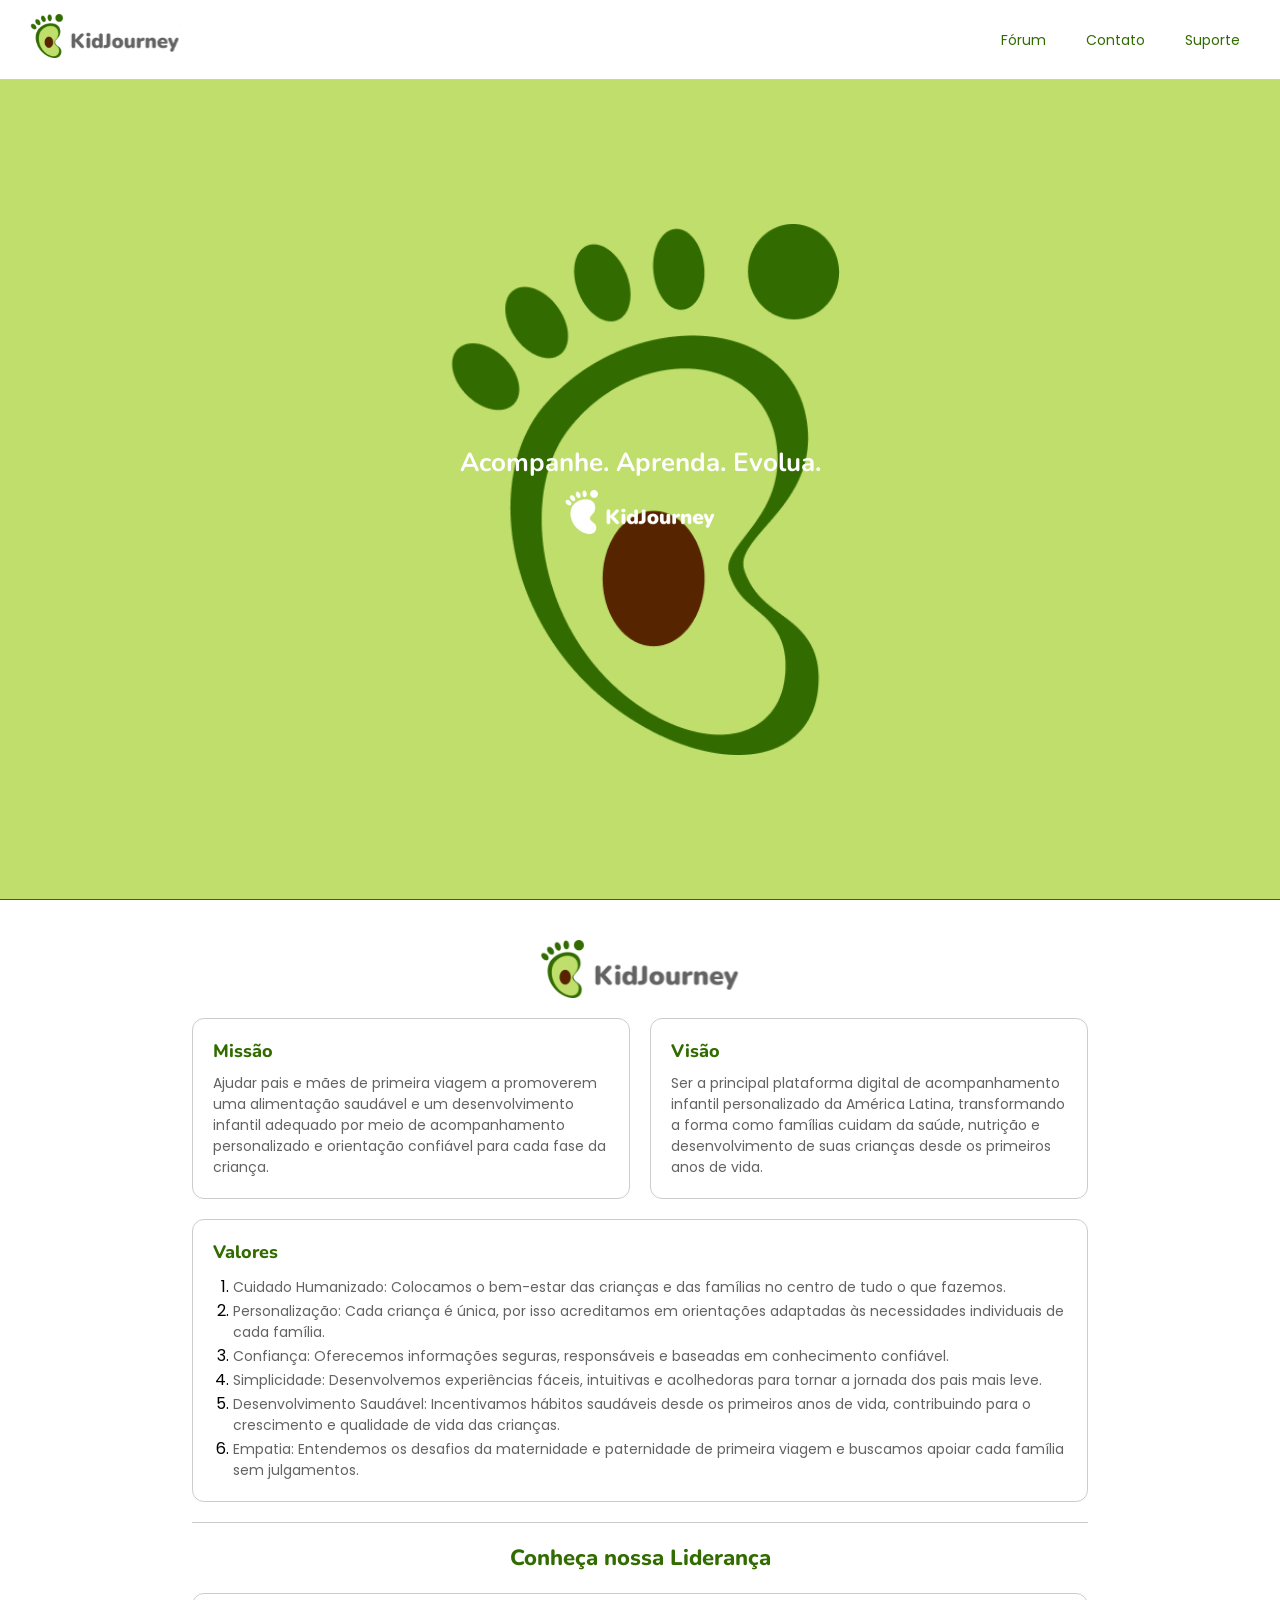
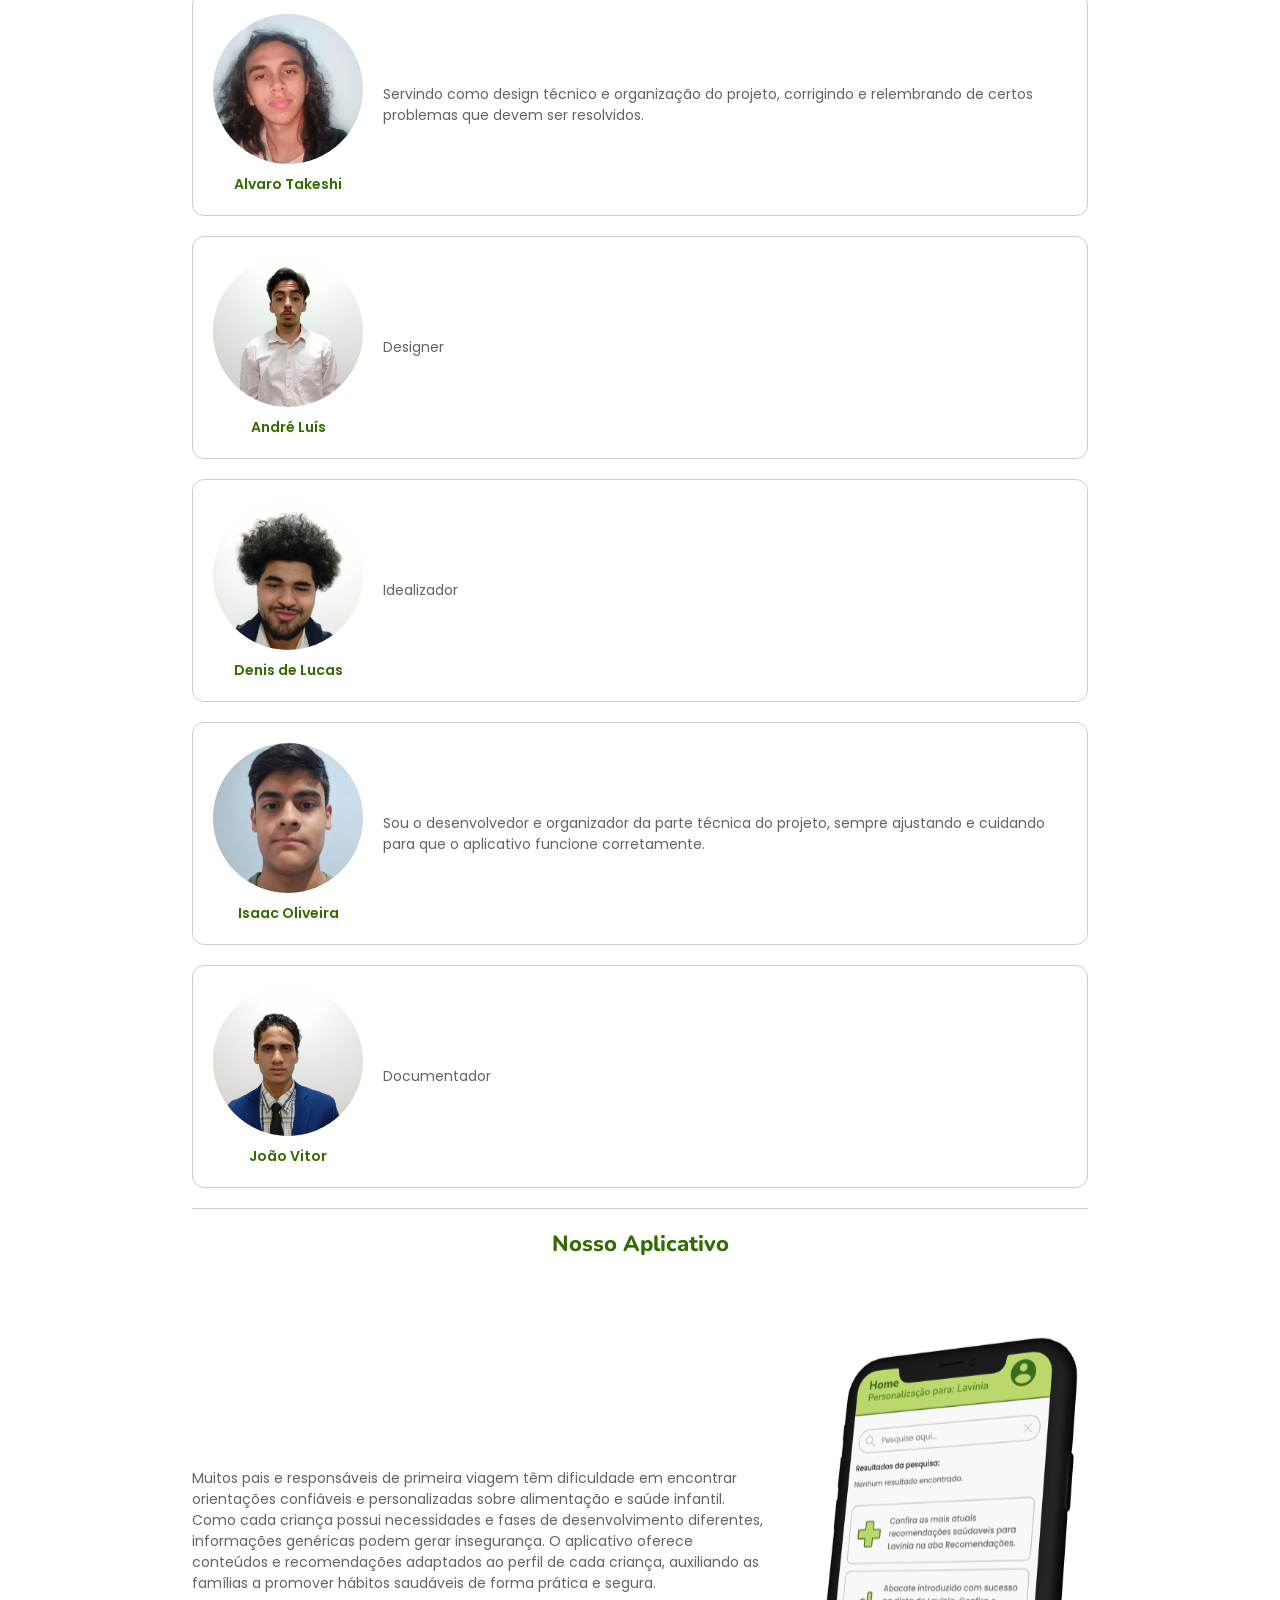
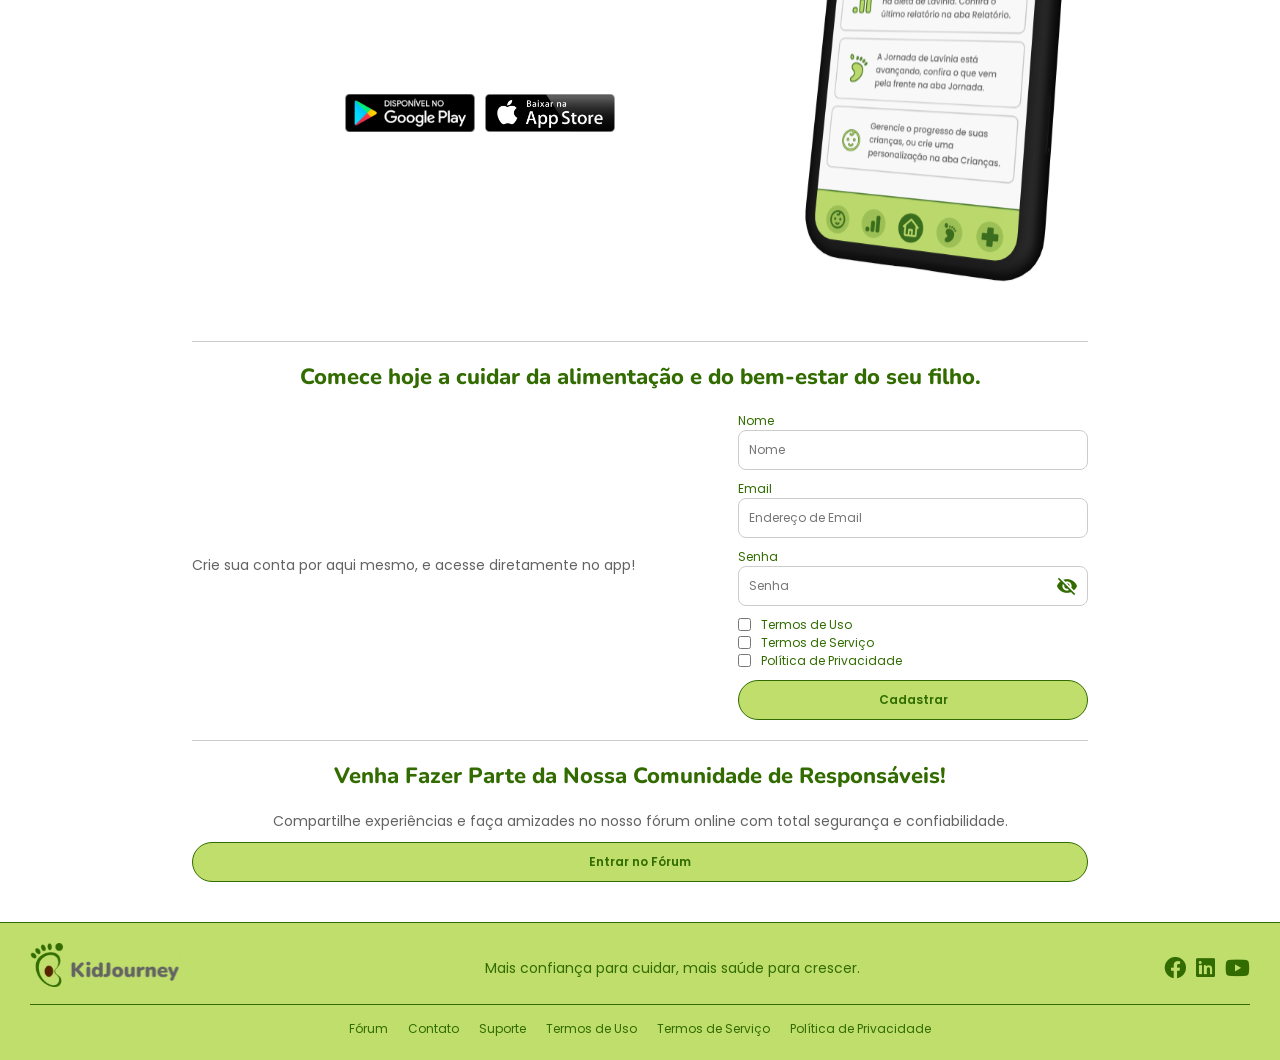
==== frontend/src/pages/index/index.html @ 7cfe4027 "alterações pequenas" ====
<!DOCTYPE html>
<html lang="pt-br">

<head>
    <meta charset="UTF-8">
    <meta name="viewport" content="width=device-width, initial-scale=1.0">
    <link rel="stylesheet" href="https://cdnjs.cloudflare.com/ajax/libs/font-awesome/6.0.0-beta3/css/all.min.css" />
    <link rel="stylesheet" href="https://fonts.googleapis.com/icon?family=Material+Icons">
    <link rel="icon" type="image/x-icon" href="../../../assets/icons/favicon.ico">
    <link rel="stylesheet" href="../../style.css">
    <link rel="stylesheet" href="./index.css">
    <title>KidJourney</title>
</head>

<body>
    <div id="menu">
        <div>
            <img src="../../../assets/svg/logo.svg" alt="Logo do KidJourney">
            <button onclick="fecharMenu()" id="fechar-menu"><i class="fa-solid fa-xmark"></i></button>
        </div>
        <hr>
        <nav>
            <ul>
                <li><a href="../forum-login/forum-login.html">Fórum</a></li>
                <li><a href="">Contato</a></li>
                <li><a href="">Suporte</a></li>
                <li><a href="">Termos de Uso</a></li>
                <li><a href="">Termos de Serviço</a></li>
                <li><a href="">Política de Privacidade</a></li>
            </ul>
        </nav>
    </div>
    <header>
        <a href="">
            <img src="../../../assets/svg/logo.svg" alt="Logo do KidJourney">
        </a>
        <nav>
            <ul>
                <li><a href="../forum-login/forum-login.html">Fórum</a></li>
                <li><a href="">Contato</a></li>
                <li><a href="">Suporte</a></li>
            </ul>
        </nav>
        <button onclick="abrirMenu()" id="hamburguer"><i class="fa-solid fa-bars"></i></button>
    </header>
    <main>
        <section>
            <h1>Acompanhe. Aprenda. Evolua.</h1>
            <img src="../../../assets/svg/logoDark.svg" alt="Logo do KidJourney">
        </section>
        <section>
            <img class="logoMain" src="../../../assets/svg/logo.svg" alt="Logo do KidJourney">
            <div class="mvvContainer">
                <div>
                    <article>
                        <h3>Missão</h3>
                        <p>Ajudar pais e mães de primeira viagem a promoverem uma alimentação saudável e um
                            desenvolvimento
                            infantil adequado por meio de acompanhamento personalizado e orientação confiável para cada
                            fase
                            da criança.</p>
                    </article>
                    <article>
                        <h3>Visão</h3>
                        <p>Ser a principal plataforma digital de acompanhamento infantil personalizado da América
                            Latina,
                            transformando a forma como famílias cuidam da saúde, nutrição e desenvolvimento de suas
                            crianças
                            desde os primeiros anos de vida.</p>
                    </article>
                </div>
                <article>
                    <h3>Valores</h3>
                    <ol>
                        <li>
                            <p>Cuidado Humanizado: Colocamos o bem-estar das crianças e das famílias no centro de
                                tudo o
                                que fazemos.</p>
                        </li>
                        <li>
                            <p>Personalização: Cada criança é única, por isso acreditamos em orientações adaptadas
                                às
                                necessidades individuais de cada família.</p>
                        </li>
                        <li>
                            <p>Confiança: Oferecemos informações seguras, responsáveis e baseadas em conhecimento
                                confiável.</p>
                        </li>
                        <li>
                            <p>Simplicidade: Desenvolvemos experiências fáceis, intuitivas e acolhedoras para tornar
                                a
                                jornada dos pais mais leve.</p>
                        </li>
                        <li>
                            <p>Desenvolvimento Saudável: Incentivamos hábitos saudáveis desde os primeiros anos de
                                vida,
                                contribuindo para o crescimento e qualidade de vida das crianças.</p>
                        </li>
                        <li>
                            <p>Empatia: Entendemos os desafios da maternidade e paternidade de primeira viagem e
                                buscamos apoiar cada família sem julgamentos.</p>
                        </li>
                    </ol>
                </article>
                <hr>
            </div>
            <h2 class="subtitulo">Conheça nossa Liderança</h2>
            <div class="liderancaContainer">
                <article>
                    <div>
                        <img src="../../../assets/png_jpg/alvaro.jpg" alt="Alvaro Takeshi">
                        <h3>Alvaro Takeshi</h3>
                    </div>
                    <p>Servindo como design técnico e organização do projeto, corrigindo e relembrando de certos
                        problemas que devem ser resolvidos.</p>
                </article>
                <article>
                    <div>
                        <img src="../../../assets/png_jpg/andre.jpg" alt="André Luís">
                        <h3>André Luís</h3>
                    </div>
                    <p>Designer</p>
                </article>
                <article>
                    <div>
                        <img src="../../../assets/png_jpg/denis.jpg" alt="Denis de Lucas">
                        <h3>Denis de Lucas</h3>
                    </div>
                    <p>Idealizador</p>
                </article>
                <article>
                    <div>
                        <img src="../../../assets/png_jpg/isaac.jpg" alt="Isaac Oliveira">
                        <h3>Isaac Oliveira</h3>
                    </div>
                    <p>Sou o desenvolvedor e organizador da parte técnica do projeto, sempre ajustando e cuidando para
                        que o aplicativo funcione corretamente.</p>
                </article>
                <article>
                    <div>
                        <img src="../../../assets/png_jpg/joao.jpg" alt="João Vitor">
                        <h3>João Vitor</h3>
                    </div>
                    <p>Documentador</p>
                </article>
                <hr>
            </div>
            <h2 class="subtitulo">Nosso Aplicativo</h2>
            <div class="appContainer">
                <div>
                    <p>Muitos pais e responsáveis de primeira viagem têm dificuldade em encontrar orientações confiáveis
                        e personalizadas sobre alimentação e saúde infantil. Como cada criança possui necessidades e
                        fases de desenvolvimento diferentes, informações genéricas podem gerar insegurança. O aplicativo
                        oferece conteúdos e recomendações adaptados ao perfil de cada criança, auxiliando as famílias a
                        promover hábitos saudáveis de forma prática e segura.</p>
                    <div>
                        <a href=""><img src="../../../assets/svg/google.svg" alt="Google Play Store"></a>
                        <a href=""><img src="../../../assets/svg/apple.svg" alt="App Store"></a>
                    </div>
                </div>
                <img class="appImage" src="../../../assets/svg/celularApp.svg" alt="Aplicativo do KidJourney">
            </div>
            <div class="linha">
                <hr>
            </div>
            <h2 class="subtitulo">Comece hoje a cuidar da alimentação e do bem-estar do seu filho.</h2>
            <div class="cadastroContainer">
                <p>Crie sua conta por aqui mesmo, e acesse diretamente no app!</p>
                <form>
                    <div class="inputContainer">
                        <label for="nome">Nome</label>
                        <input type="text" id="nome" name="nome" placeholder="Nome" required>
                    </div>
                    <div class="inputContainer">
                        <label for="email">Email</label>
                        <input type="email" id="email" name="email" placeholder="Endereço de Email" required>
                    </div>
                    <div class="inputContainer">
                        <label for="senha">Senha</label>
                        <div class="senhaContainer">
                            <input type="password" id="senha" name="senha" placeholder="Senha" minlength="8" required>
                            <span class="material-icons vizualizarSenha" title="View Password"
                                onclick="visualizarSenha()">visibility_off</span>
                        </div>
                    </div>
                    <div class="inputContainer">
                        <div class="termoContainer">
                            <input type="checkbox" name="termosdeuso" required><a href="">Termos de Uso</a>
                        </div>
                        <div class="termoContainer">
                            <input type="checkbox" name="termosdeservico" required><a href="">Termos de Serviço</a>
                        </div>
                        <div class="termoContainer">
                            <input type="checkbox" name="politicadeprivacidade" required><a href="">Política de
                                Privacidade</a>
                        </div>
                    </div>
                    <button class="submit" type="submit">Cadastrar</button>
                </form>
            </div>
            <div class="linha">
                <hr>
            </div>
            <h2 class="subtitulo">Venha Fazer Parte da Nossa Comunidade de Responsáveis!</h2>
            <div class="forumContainer">
                <p>Compartilhe experiências e faça amizades no nosso fórum online com total segurança e confiabilidade.
                </p>
                <a href="../forum-login/forum-login.html">Entrar no Fórum</a>
            </div>
        </section>
    </main>
    <footer>
        <div>
            <a href="#">
                <img src="../../../assets/svg/logo.svg">
            </a>
            <p>Mais confiança para cuidar, mais saúde para crescer.</p>
            <ul>
                <li><a href=""><i class="fa-brands fa-facebook"></i></a></li>
                <li><a href=""><i class="fa-brands fa-linkedin"></i></a></li>
                <li><a href=""><i class="fa-brands fa-youtube"></i></a></li>
            </ul>
        </div>
        <hr id="footerHr">
        <nav>
            <ul>
                <li><a href="../forum-login/forum-login.html">Fórum</a></li>
                <li><a href="">Contato</a></li>
                <li><a href="">Suporte</a></li>
                <li><a href="">Termos de Uso</a></li>
                <li><a href="">Termos de Serviço</a></li>
                <li><a href="">Política de Privacidade</a></li>
            </ul>
        </nav>
    </footer>
    <script src="../../script.js"></script>
    <script src="./index.js"></script>
</body>

</html>
---- frontend/src/style.css ----
@import url('https://fonts.googleapis.com/css2?family=Nunito:ital,wght@0,200..1000;1,200..1000&family=Poppins:ital,wght@0,100;0,200;0,300;0,400;0,500;0,600;0,700;0,800;0,900;1,100;1,200;1,300;1,400;1,500;1,600;1,700;1,800;1,900&display=swap');

* {
    margin: 0;
    padding: 0;
    box-sizing: border-box;
    scroll-behavior: smooth;
    outline: none;
    font-family: 'Poppins', sans-serif;
}

input:focus,
textarea:focus {
    border: 1px solid var(--primary-color);
}

html {
    height: 100%;
    margin: 0;
}

body {
    min-height: 100dvh;
    display: flex;
    flex-direction: column;
}

hr {
    border: none;
    height: 1px;
    background: var(--border-color);
    width: 100%;
}

button:active,
a:active {
    opacity: 0.5;
}

a {
    color: var(--primary-color);
}

h1,
h2,
h3,
h4,
h5,
h6,
p,
span,
a,
button {
    word-break: break-word;
}

:root {
    --primary-color: #326C00;
    --secondary-color: #BFDE6C;
    --title-color: #000;
    --text-color: #636363;
    --bg-color: #fff;
    --border-color: #ccc;

    --little-size: 10px;
    --medium-size: 12px;
    --regular-size: 14px;
    --big-size: 16px;
    --bigger-size: 18px;
    --titanic-size: 20px;
    --colossal-size: 22px;
    --biggest-size: 24px;
    --giant-size: 26px;
    --mega-size: 28px;
}

@media (max-width: 1280px) {
    :root {
        --little-size: 8px;
        --medium-size: 10px;
        --regular-size: 12px;
        --big-size: 14px;
        --bigger-size: 16px;
        --titanic-size: 18px;
        --colossal-size: 20px;
        --biggest-size: 22px;
        --giant-size: 24px;
        --mega-size: 26px;
    }
}

@media (max-width: 768px) {
    :root {
        --little-size: 6px;
        --medium-size: 8px;
        --regular-size: 10px;
        --big-size: 12px;
        --bigger-size: 14px;
        --titanic-size: 16px;
        --colossal-size: 18px;
        --biggest-size: 20px;
        --giant-size: 22px;
        --mega-size: 24px;
    }
}
---- frontend/src/pages/index/index.css ----
header {
    padding-inline: 30px;
    height: 80px;
    background: var(--bg-color);
    border-bottom: 1px solid var(--border-color);
    display: flex;
    align-items: center;
    justify-content: space-between;
    width: 100%;
    position: fixed;
    top: 0;
    left: 0;
    z-index: 999;
}

header img {
    width: 150px;
}

header nav ul {
    display: flex;
    list-style: none;
    flex-direction: row;
    gap: 20px;
}

header nav ul li a {
    text-decoration: none;
    color: var(--primary-color);
    font-size: var(--big-size);
    padding: 3px 10px;
    border-radius: 50px;
    transition: background 0.2s ease;
}

header nav ul li a:hover {
    background: var(--secondary-color);
}

#hamburguer {
    display: none;
    align-items: center;
    justify-content: center;
    background: none;
    border: none;
    color: var(--primary-color);
    font-size: var(--biggest-size);
    padding: 5px;
    border-radius: 5px;
    cursor: pointer;
}

#hamburguer:hover {
    background: var(--secondary-color);
}

#menu {
    position: fixed;
    display: none;
    flex-direction: column;
    gap: 20px;
    top: 0;
    right: 0;
    background: var(--bg-color);
    border-left: 1px solid var(--border-color);
    z-index: 1000;
    height: 100%;
    width: 70%;
    overflow-y: auto;
}

#menu div {
    display: flex;
    align-items: center;
    justify-content: space-between;
    padding: 20px 20px 0 20px;
    gap: 10px;
    width: 100%;
}

#menu div img {
    width: 120px;
}

#menu div button {
    background: none;
    border: none;
    color: var(--primary-color);
    font-size: var(--biggest-size);
    padding: 5px;
    cursor: pointer;
    width: 30px;
    height: 30px;
    display: flex;
    align-items: center;
    justify-content: center;
    border-radius: 100%;
}

#menu div button:hover {
    background: var(--secondary-color);
}

#menu nav ul {
    display: flex;
    flex-direction: column;
    list-style: none;
    padding: 20px;
    gap: 20px;
}

#menu nav ul li a {
    text-decoration: none;
    color: var(--primary-color);
    font-size: var(--bigger-size);
    padding: 3px 10px;
    border-radius: 50px;
    transition: background 0.2s ease;
}

#menu nav ul li a:hover {
    background: var(--secondary-color);
}

main {
    display: flex;
    flex-direction: column;
    align-items: center;
    width: 100%;
    flex: 1;
    margin-top: 80px;
}

main section:first-child {
    display: flex;
    flex-direction: column;
    align-items: center;
    justify-content: center;
    width: 100%;
    min-height: calc(100dvh - 80px);
    background: var(--secondary-color);
    background-image: url('../../../assets/icons/icon.ico');
    background-repeat: no-repeat;
    background-position: center;
    background-size: 400px;
    gap: 10px;
    border-bottom: 1px solid var(--primary-color);
}

main section:first-child h1 {
    font-size: var(--mega-size);
    color: var(--bg-color);
    text-align: center;
    font-family: 'Nunito', sans-serif;
}

main section:first-child img {
    width: 150px;
}

main section:last-child {
    display: flex;
    flex-direction: column;
    align-items: center;
    justify-content: center;
    width: 100%;
    background: var(--bg-color);
    gap: 20px;
    padding: 20px;
}

article:hover {
    transform: translateY(-5px);
}

.logoMain {
    width: 300px;
    margin-top: 20px;
}

.mvvContainer {
    display: flex;
    flex-direction: column;
    align-items: center;
    justify-content: center;
    width: 50dvw;
    gap: 20px;
}

.mvvContainer article {
    display: flex;
    flex-direction: column;
    align-items: flex-start;
    justify-content: center;
    width: 100%;
    gap: 10px;
    border: 1px solid var(--border-color);
    border-radius: 12px;
    padding: 20px;
    transition: 0.2s ease;
}

.liderancaContainer article:hover,
.mvvContainer article:hover {
    border: 1px solid var(--primary-color);
}

.mvvContainer h3 {
    font-size: var(--titanic-size);
    color: var(--primary-color);
    font-family: 'Nunito', sans-serif;
    font-weight: 800;
}

.mvvContainer p {
    font-size: var(--big-size);
    color: var(--text-color);
    font-family: 'Poppins', sans-serif;
}

.mvvContainer article ol {
    margin-left: 20px;

}

.mvvContainer div {
    display: flex;
    flex-direction: row;
    align-items: stretch;
    justify-content: center;
    width: 100%;
    gap: 20px;
}

.subtitulo {
    font-size: var(--biggest-size);
    color: var(--primary-color);
    font-family: 'Nunito', sans-serif;
    font-weight: 800;
}

.liderancaContainer {
    display: flex;
    flex-direction: column;
    align-items: stretch;
    justify-content: center;
    width: 50dvw;
    gap: 20px;
}

.liderancaContainer article {
    display: flex;
    flex-direction: row;
    align-items: center;
    justify-content: flex-start;
    gap: 20px;
    border: 1px solid var(--border-color);
    border-radius: 12px;
    padding: 20px;
    transition: 0.2s ease;
}

.liderancaContainer article div {
    display: flex;
    flex-direction: column;
    align-items: center;
    justify-content: center;
    gap: 10px;
}

.liderancaContainer article div img {
    width: 150px;
    height: 150px;
    border-radius: 100%;
    object-fit: cover;
}

.liderancaContainer article div h3 {
    font-size: var(--titanic-size);
    color: var(--primary-color);
    font-weight: 600;
    font-size: var(--big-size);
}

.liderancaContainer article p {
    font-size: var(--big-size);
    color: var(--text-color);
}

.appContainer {
    display: flex;
    flex-direction: row;
    align-items: center;
    justify-content: center;
    width: 50dvw;
    gap: 20px;
}

.appContainer div {
    display: flex;
    flex-direction: column;
    align-items: center;
    justify-content: center;
    gap: 100px;
}

.forumContainer p,
.appContainer div p {
    font-size: var(--big-size);
    color: var(--text-color);
}

.appContainer div div {
    display: flex;
    flex-direction: row;
    align-items: center;
    justify-content: center;
    gap: 10px;
    width: 100%;
}

.appContainer div div a {
    text-decoration: none;
    display: flex;
    align-items: center;
    justify-content: center;
}

.appContainer div div a img {
    width: 180px;
}

.appContainer div div a:hover {
    filter: brightness(80%);
}

.appImage {
    width: 500px;
}

.cadastroContainer {
    display: flex;
    flex-direction: row;
    align-items: center;
    justify-content: space-between;
    width: 50dvw;
    gap: 10px;
}

.cadastroContainer p {
    font-size: var(--big-size);
    color: var(--text-color);
    width: 50%;
}

form {
    display: flex;
    flex-direction: column;
    align-items: stretch;
    justify-content: center;
    min-width: 400px;
    gap: 10px;
}

input {
    padding: 10px;
    border: 1px solid var(--border-color);
    border-radius: 8px;
    color: var(--title-color);
    font-size: var(--regular-size);
}

.inputContainer {
    display: flex;
    flex-direction: column;
}

label {
    color: var(--primary-color);
    font-size: var(--regular-size);
}

.termoContainer {
    display: flex;
    flex-direction: row;
    align-items: center;
    justify-content: flex-start;
    gap: 10px;
}

.termoContainer a {
    text-decoration: none;
    font-size: var(--regular-size);
}

.termoContainer a:hover {
    text-decoration: underline;
}

.senhaContainer {
    display: flex;
    flex-direction: row;
    align-items: center;
    justify-content: space-between;
    width: 100%;
    position: relative;
}

.senhaContainer input {
    width: 100%;
    flex: 1;
}

.senhaContainer input {
    padding-right: 40px;
}

.senhaContainer span {
    position: absolute;
    right: 10px;
    font-size: var(--biggest-size);
    color: var(--primary-color);
    cursor: pointer;
    z-index: 1;
    display: flex;
    align-items: center;
    justify-content: center;
    user-select: none;
}

.submit {
    border: 1px solid var(--primary-color);
    background: var(--secondary-color);
    color: var(--primary-color);
    padding: 10px;
    border-radius: 50px;
    font-size: var(--regular-size);
    cursor: pointer;
    font-weight: 600;
}

.forumContainer a:hover,
.submit:hover {
    filter: brightness(80%);
}

.linha {
    width: 50dvw;
}

.forumContainer {
    display: flex;
    flex-direction: column;
    align-items: center;
    justify-content: center;
    gap: 10px;
    width: 50dvw;
    margin-bottom: 20px;
}

.forumContainer a {
    border: 1px solid var(--primary-color);
    background: var(--secondary-color);
    color: var(--primary-color);
    padding: 10px;
    border-radius: 50px;
    font-size: var(--regular-size);
    cursor: pointer;
    text-decoration: none;
    width: 100%;
    text-align: center;
    font-weight: 600;
}

footer {
    display: flex;
    flex-direction: column;
    align-items: stretch;
    justify-content: center;
    background: var(--secondary-color);
    border-top: 1px solid var(--primary-color);
    padding: 20px 30px;
    gap: 10px;
}

footer div {
    display: flex;
    flex-direction: row;
    align-items: center;
    justify-content: space-between;
    gap: 20px;
}

footer div img {
    width: 150px;
}

footer div p {
    font-size: var(--big-size);
    color: var(--primary-color);
}

footer div ul {
    list-style: none;
    display: flex;
    flex-direction: row;
    align-items: center;
    justify-content: center;
    gap: 10px;
}

footer div ul li a {
    font-size: var(--biggest-size);
    color: var(--primary-color);
}

footer div ul li a:hover {
    filter: brightness(80%);
}

#footerHr {
    background: var(--primary-color);
}

footer nav ul {
    list-style: none;
    display: flex;
    flex-wrap: wrap;
    align-items: center;
    justify-content: center;
    gap: 20px;
}

footer nav ul li a {
    text-decoration: none;
    font-size: var(--regular-size);
}

footer nav ul li a:hover {
    text-decoration: underline;
}

@media (max-width: 1680px) {

    .forumContainer,
    .linha,
    .cadastroContainer,
    .mvvContainer,
    .liderancaContainer,
    .appContainer {
        width: 70dvw;
    }

    .logoMain {
        width: 250px;
    }

    .appImage {
        width: 350px;
    }

    .appContainer div div a img {
        width: 150px;
    }
}

@media (max-width: 1280px) {
    .logoMain {
        width: 200px;
    }

    .liderancaContainer article img {
        width: 120px;
        height: 120px;
    }

    .appImage {
        width: 300px;
    }

    .appContainer div div a img {
        width: 130px;
    }

    form {
        min-width: 350px;
    }
}

@media (max-width: 900px) {
    header {
        height: 60px;
    }

    header img {
        width: 100px;
    }

    header nav {
        display: none;
    }

    main {
        margin-top: 60px;
        height: calc(100dvh - 60px);
    }

    #hamburguer {
        display: flex;
    }

    main section:first-child {
        background-size: 300px;
        min-height: calc(100dvh - 60px);
    }

    main section:first-child img {
        width: 120px;
    }

    .logoMain {
        width: 200px;
    }

    .forumContainer,
    .linha,
    .cadastroContainer,
    .mvvContainer,
    .liderancaContainer,
    .appContainer {
        width: 100%;
    }

    footer div,
    .cadastroContainer,
    .appContainer,
    .mvvContainer div {
        flex-direction: column;
    }

    .liderancaContainer article {
        flex-direction: column;
        gap: 10px;
    }

    .appImage {
        width: 250px;
    }

    .appContainer div div a img {
        width: 120px;
    }

    footer nav ul,
    .appContainer {
        gap: 10px;
    }

    form {
        min-width: 100%;
    }

    .cadastroContainer p {
        width: 100%;
    }

    .appContainer div {
        gap: 20px;
    }
}
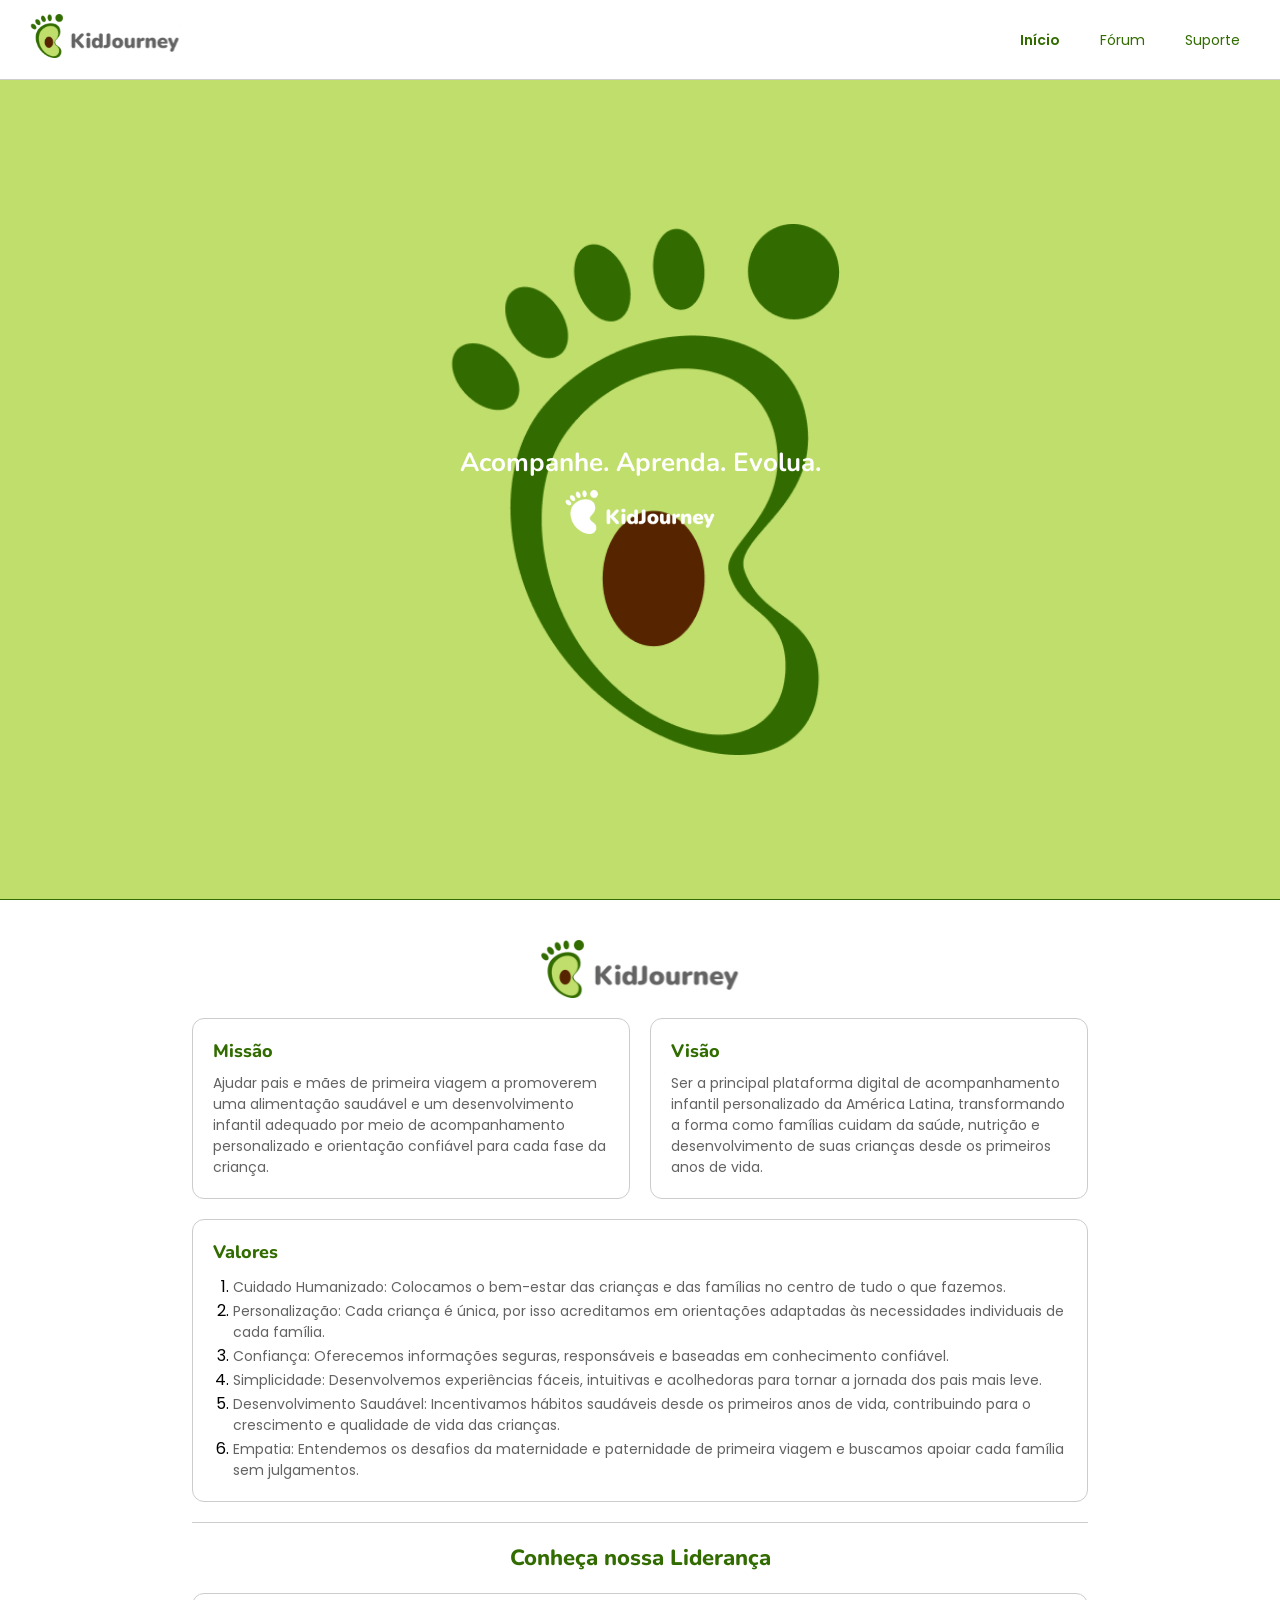
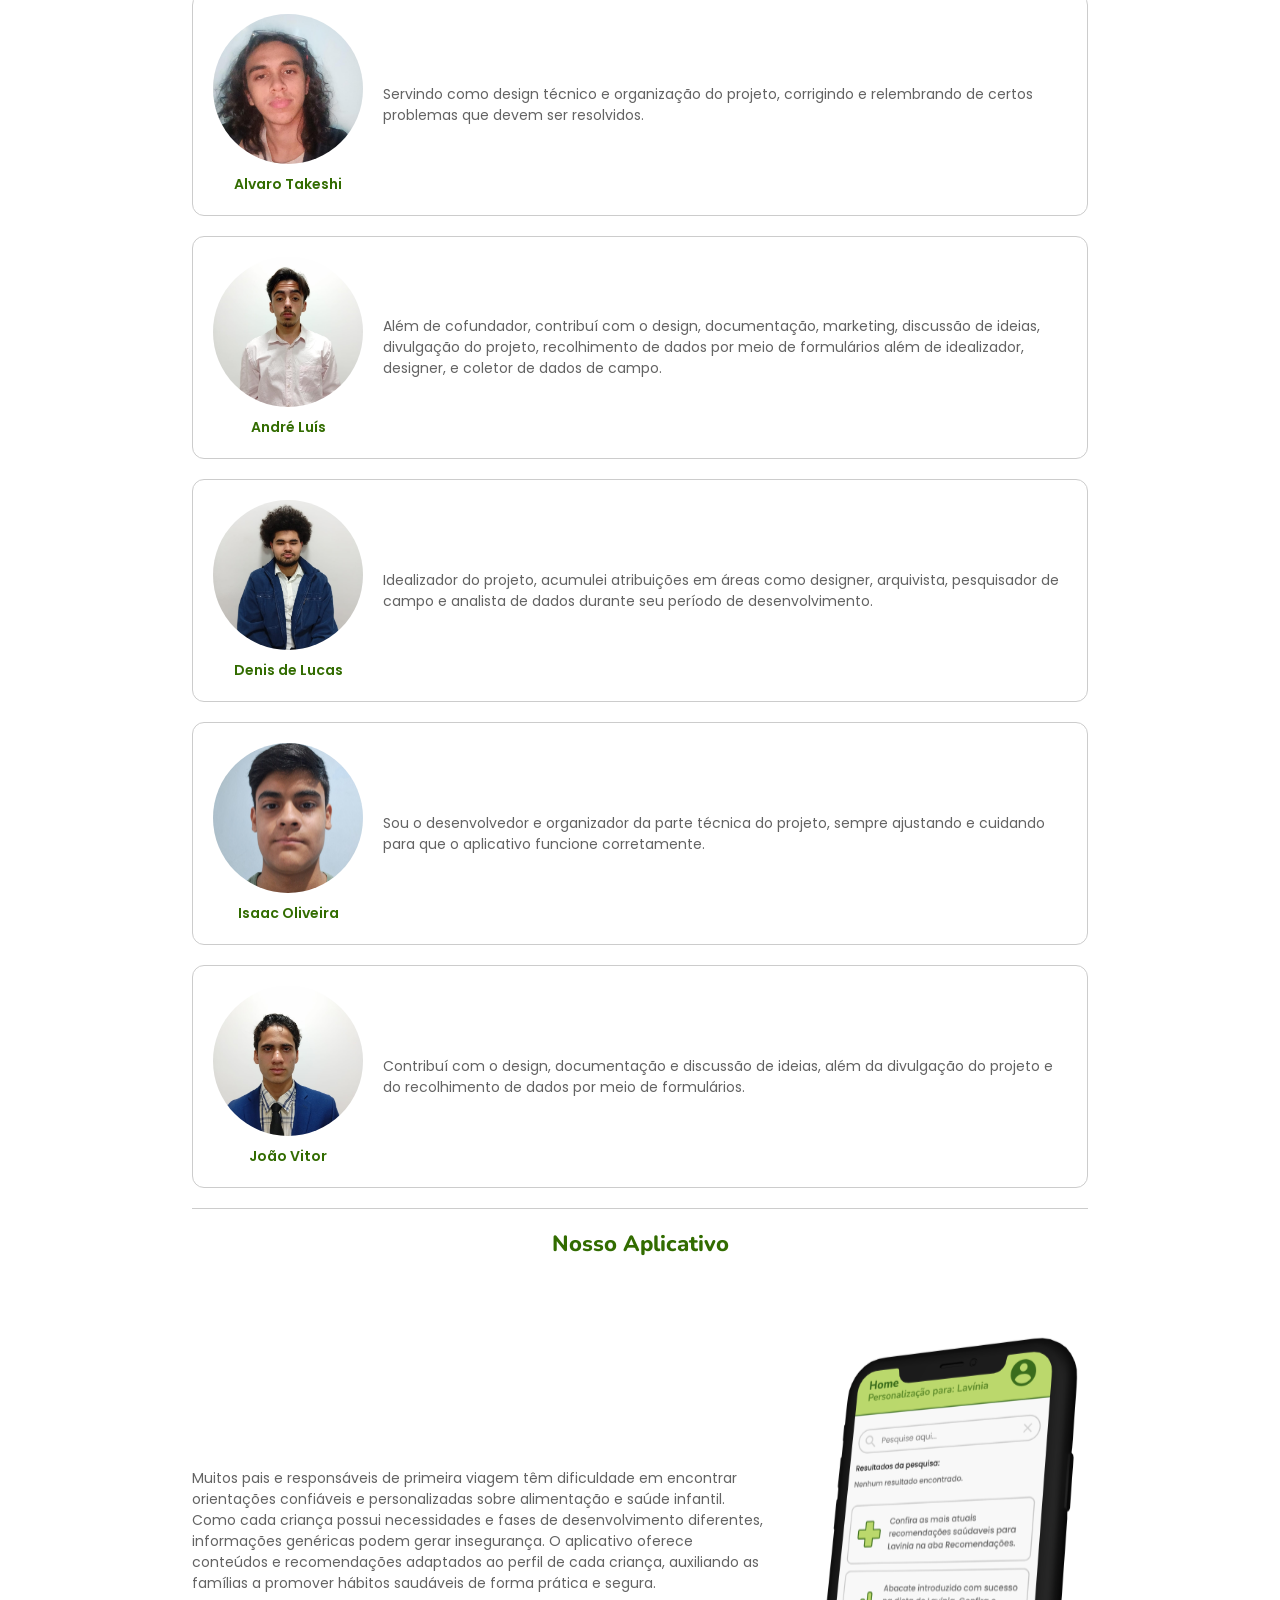
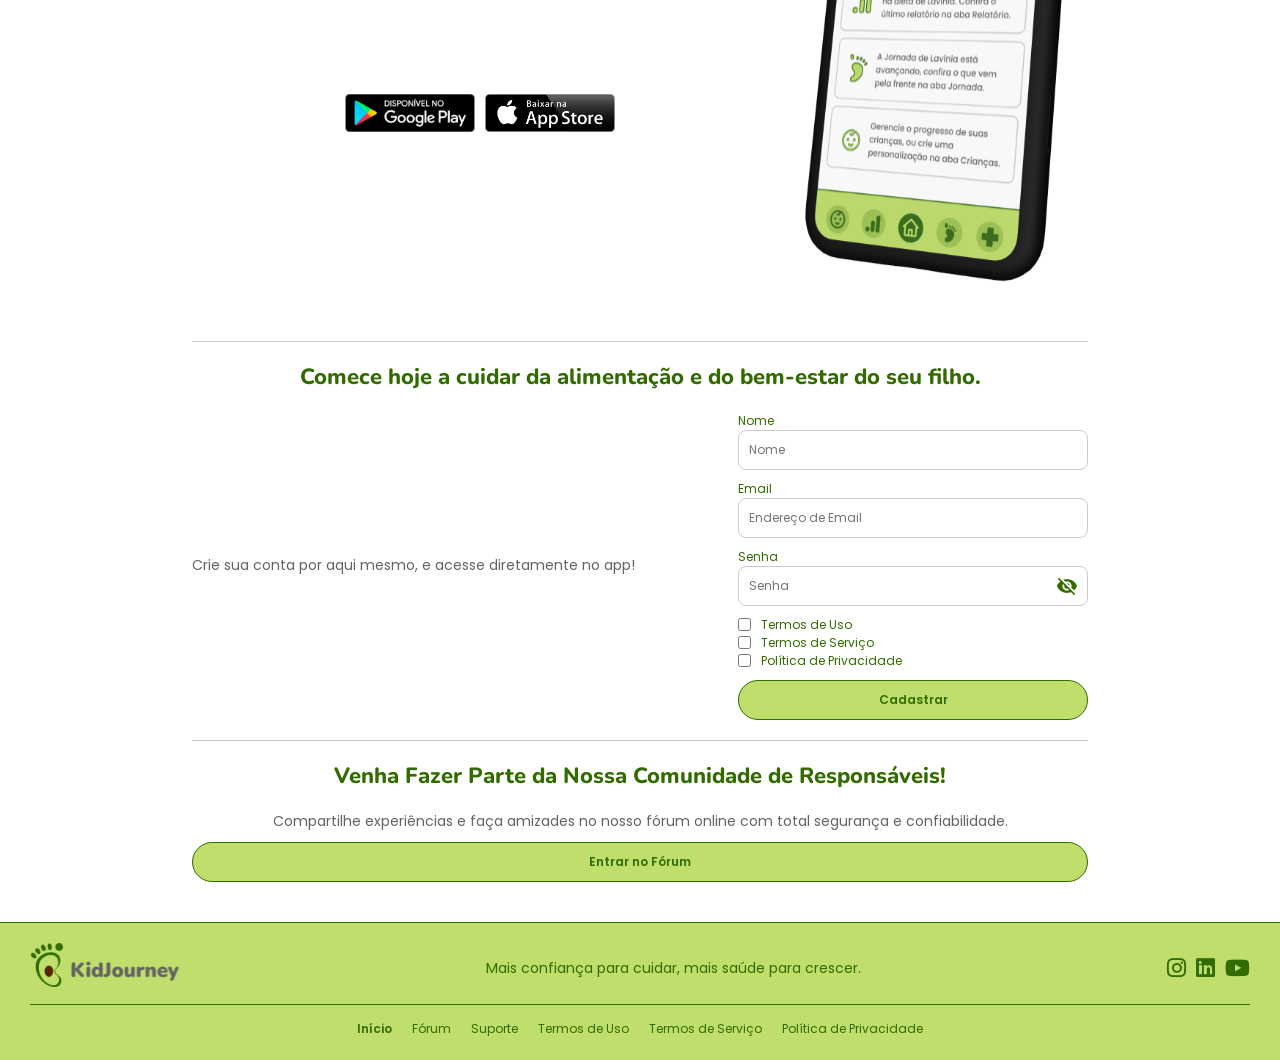
==== commit a66dc2b0: "Alterações Finais Parte 1" ====
--- a/frontend/src/pages/index/index.html
+++ b/frontend/src/pages/index/index.html
@@ -21,12 +21,12 @@
         <hr>
         <nav>
             <ul>
-                <li><a href="../forum-login/forum-login.html">Fórum</a></li>
-                <li><a href="">Contato</a></li>
-                <li><a href="">Suporte</a></li>
-                <li><a href="">Termos de Uso</a></li>
-                <li><a href="">Termos de Serviço</a></li>
-                <li><a href="">Política de Privacidade</a></li>
+                <li><a href="../index/index.html" id="selected">Início</a></li>
+                <li><a href="../naoexiste/naoexiste.html">Fórum</a></li>
+                <li><a href="../contato-suporte/contato-suporte.html">Suporte</a></li>
+                <li><a href="../naoexiste/naoexiste.html">Termos de Uso</a></li>
+                <li><a href="../naoexiste/naoexiste.html">Termos de Serviço</a></li>
+                <li><a href="../naoexiste/naoexiste.html">Política de Privacidade</a></li>
             </ul>
         </nav>
     </div>
@@ -36,9 +36,9 @@
         </a>
         <nav>
             <ul>
-                <li><a href="../forum-login/forum-login.html">Fórum</a></li>
-                <li><a href="">Contato</a></li>
-                <li><a href="">Suporte</a></li>
+                <li><a href="../index/index.html" id="selected">Início</a></li>
+                <li><a href="../naoexiste/naoexiste.html">Fórum</a></li>
+                <li><a href="../contato-suporte/contato-suporte.html">Suporte</a></li>
             </ul>
         </nav>
         <button onclick="abrirMenu()" id="hamburguer"><i class="fa-solid fa-bars"></i></button>
@@ -119,14 +119,17 @@
                         <img src="../../../assets/png_jpg/andre.jpg" alt="André Luís">
                         <h3>André Luís</h3>
                     </div>
-                    <p>Designer</p>
+                    <p>Além de cofundador, contribuí com o design, documentação, marketing, discussão de ideias,
+                        divulgação do projeto, recolhimento de dados por meio de formulários além de idealizador,
+                        designer, e coletor de dados de campo.</p>
                 </article>
                 <article>
                     <div>
                         <img src="../../../assets/png_jpg/denis.jpg" alt="Denis de Lucas">
                         <h3>Denis de Lucas</h3>
                     </div>
-                    <p>Idealizador</p>
+                    <p>Idealizador do projeto, acumulei atribuições em áreas como designer, arquivista, pesquisador de
+                        campo e analista de dados durante seu período de desenvolvimento.</p>
                 </article>
                 <article>
                     <div>
@@ -141,7 +144,8 @@
                         <img src="../../../assets/png_jpg/joao.jpg" alt="João Vitor">
                         <h3>João Vitor</h3>
                     </div>
-                    <p>Documentador</p>
+                    <p>Contribuí com o design, documentação e discussão de ideias, além da divulgação do projeto e do
+                        recolhimento de dados por meio de formulários.</p>
                 </article>
                 <hr>
             </div>
@@ -154,8 +158,10 @@
                         oferece conteúdos e recomendações adaptados ao perfil de cada criança, auxiliando as famílias a
                         promover hábitos saudáveis de forma prática e segura.</p>
                     <div>
-                        <a href=""><img src="../../../assets/svg/google.svg" alt="Google Play Store"></a>
-                        <a href=""><img src="../../../assets/svg/apple.svg" alt="App Store"></a>
+                        <a href="../naoexiste/naoexiste.html"><img src="../../../assets/svg/google.svg"
+                                alt="Google Play Store"></a>
+                        <a href="../naoexiste/naoexiste.html"><img src="../../../assets/svg/apple.svg"
+                                alt="App Store"></a>
                     </div>
                 </div>
                 <img class="appImage" src="../../../assets/svg/celularApp.svg" alt="Aplicativo do KidJourney">
@@ -195,7 +201,8 @@
                                 Privacidade</a>
                         </div>
                     </div>
-                    <button class="submit" type="submit">Cadastrar</button>
+                    <button class="submit" type="submit"
+                        onclick="alert('Banco de dados ainda não criado.')">Cadastrar</button>
                 </form>
             </div>
             <div class="linha">
@@ -205,7 +212,7 @@
             <div class="forumContainer">
                 <p>Compartilhe experiências e faça amizades no nosso fórum online com total segurança e confiabilidade.
                 </p>
-                <a href="../forum-login/forum-login.html">Entrar no Fórum</a>
+                <a href="../naoexiste/naoexiste.html">Entrar no Fórum</a>
             </div>
         </section>
     </main>
@@ -216,20 +223,23 @@
             </a>
             <p>Mais confiança para cuidar, mais saúde para crescer.</p>
             <ul>
-                <li><a href=""><i class="fa-brands fa-facebook"></i></a></li>
-                <li><a href=""><i class="fa-brands fa-linkedin"></i></a></li>
-                <li><a href=""><i class="fa-brands fa-youtube"></i></a></li>
+                <li><a href="https://www.instagram.com/kid_journey7/" target="_blank" title="@kid_journey7"><i
+                            class="fa-brands fa-instagram"></i></a></li>
+                <li><a href="https://www.linkedin.com/in/kid-journey-7784bb42b/" target="_blank" title="Kid Journey"><i
+                            class="fa-brands fa-linkedin"></i></a></li>
+                <li><a href="https://www.youtube.com/channel/UC4-t3PTB4bUpeRWDEZHvk7Q" target="_blank"
+                        title="@KidJourney7"><i class="fa-brands fa-youtube"></i></a></li>
             </ul>
         </div>
         <hr id="footerHr">
         <nav>
             <ul>
-                <li><a href="../forum-login/forum-login.html">Fórum</a></li>
-                <li><a href="">Contato</a></li>
-                <li><a href="">Suporte</a></li>
-                <li><a href="">Termos de Uso</a></li>
-                <li><a href="">Termos de Serviço</a></li>
-                <li><a href="">Política de Privacidade</a></li>
+                <li><a href="../index/index.html" id="selected">Início</a></li>
+                <li><a href="../naoexiste/naoexiste.html">Fórum</a></li>
+                <li><a href="../contato-suporte/contato-suporte.html">Suporte</a></li>
+                <li><a href="../naoexiste/naoexiste.html">Termos de Uso</a></li>
+                <li><a href="../naoexiste/naoexiste.html">Termos de Serviço</a></li>
+                <li><a href="../naoexiste/naoexiste.html">Política de Privacidade</a></li>
             </ul>
         </nav>
     </footer>
--- a/frontend/src/pages/index/index.css
+++ b/frontend/src/pages/index/index.css
@@ -122,6 +122,10 @@
     background: var(--secondary-color);
 }
 
+#selected {
+    font-weight: 600;
+}
+
 main {
     display: flex;
     flex-direction: column;
